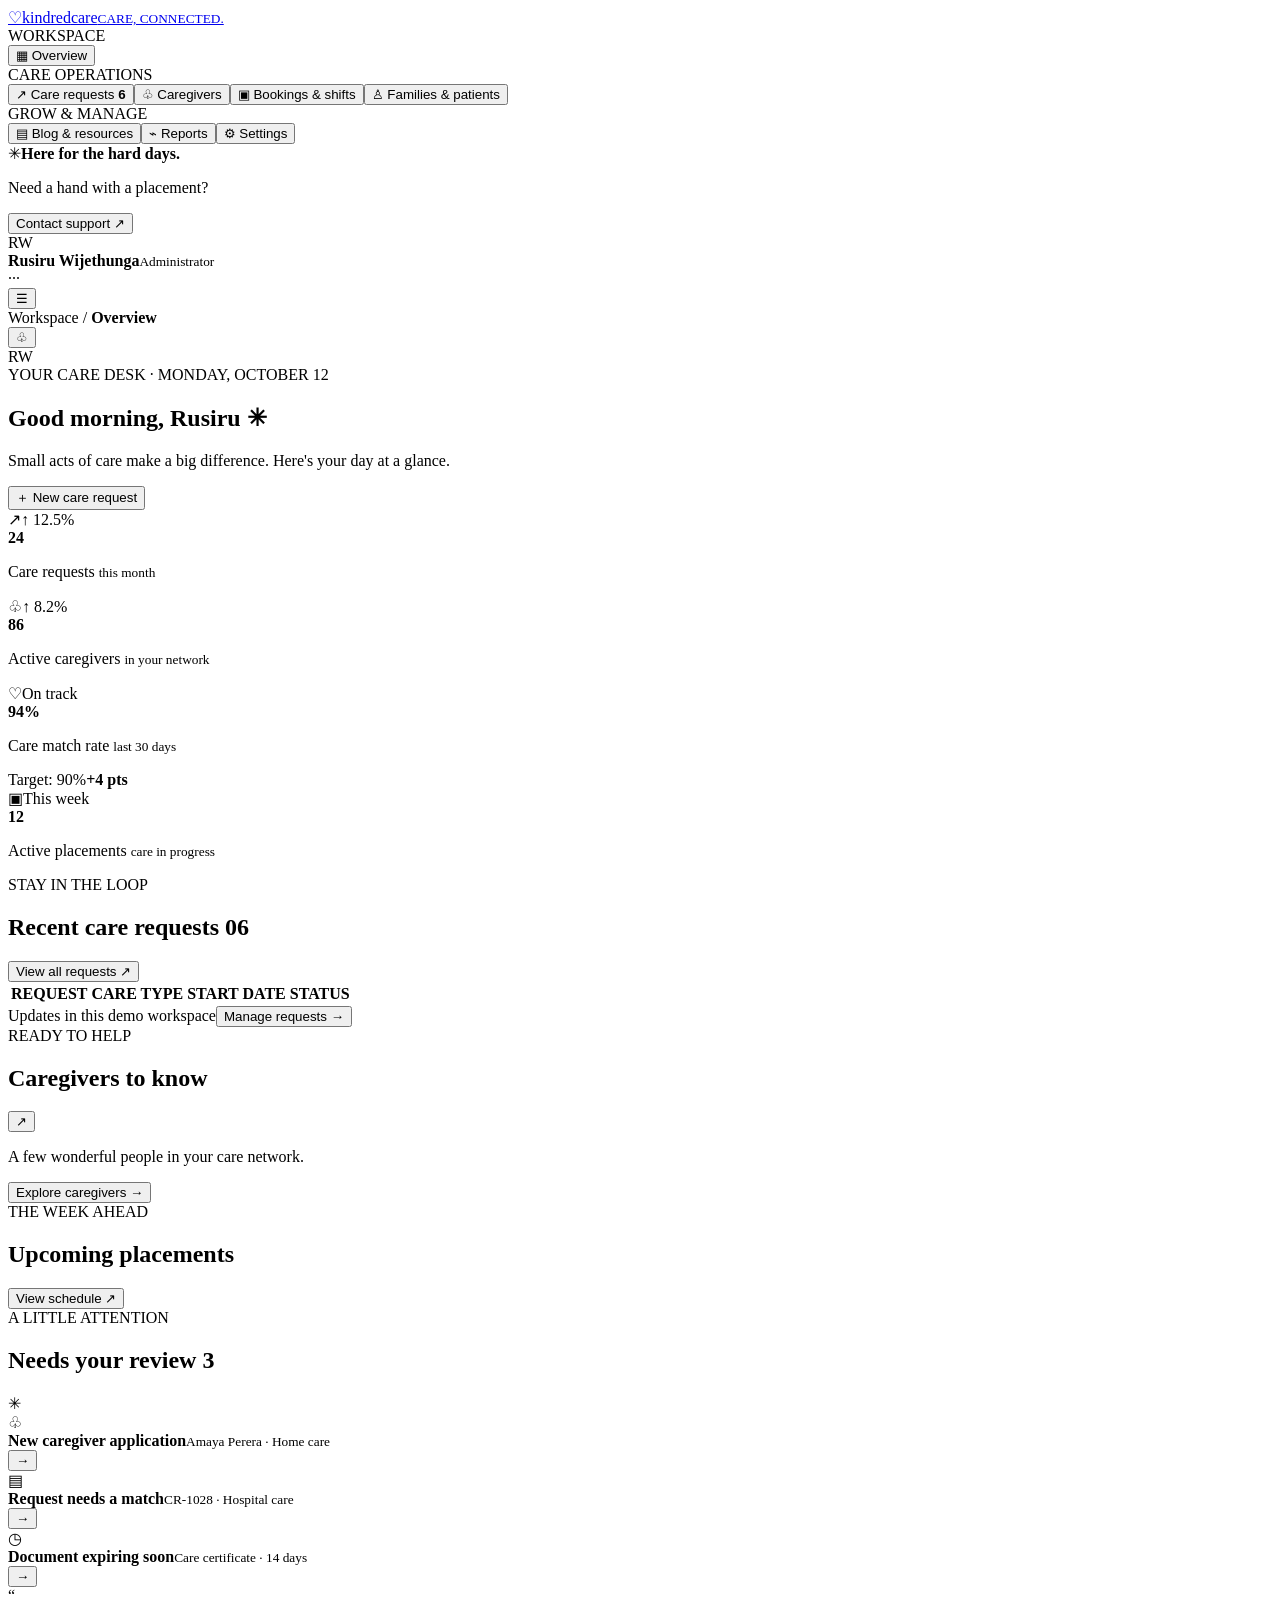
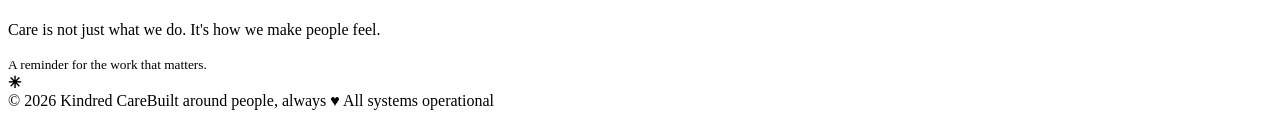
==== index.html @ ece66dd6 "Add Kindred Care platform interface" ====
<!doctype html>
<html lang="en"><head><meta charset="utf-8"><meta name="viewport" content="width=device-width,initial-scale=1"><meta name="description" content="Kindred Care — care that feels closer"><title>Kindred Care | Care, connected</title><link rel="preconnect" href="https://fonts.googleapis.com"><link href="https://fonts.googleapis.com/css2?family=DM+Sans:wght@400;500;600;700&family=Manrope:wght@400;500;600;700;800&display=swap" rel="stylesheet"><link rel="stylesheet" href="styles.css"></head>
<body><div class="layout"><aside class="sidebar" id="sidebar"><a class="brand" href="#" data-page="overview"><span class="brand-icon">♡</span><span>kindred<span class="brand-light">care</span><small>CARE, CONNECTED.</small></span></a><div class="side-label">WORKSPACE</div><nav><button class="nav active" data-page="overview"><span>▦</span> Overview</button><div class="nav-label">CARE OPERATIONS</div><button class="nav" data-page="requests"><span>↗</span> Care requests <b id="requestBadge">6</b></button><button class="nav" data-page="caregivers"><span>♧</span> Caregivers</button><button class="nav" data-page="bookings"><span>▣</span> Bookings & shifts</button><button class="nav" data-page="families"><span>♙</span> Families & patients</button><div class="nav-label">GROW & MANAGE</div><button class="nav" data-page="blog"><span>▤</span> Blog & resources</button><button class="nav" data-page="reports"><span>⌁</span> Reports</button><button class="nav" data-page="settings"><span>⚙</span> Settings</button></nav><div class="sidebar-bottom"><div class="help-card"><span class="help-flower">✳</span><strong>Here for the hard days.</strong><p>Need a hand with a placement?</p><button class="link" onclick="toast('Your care coordination team has been notified.')">Contact support ↗</button></div><div class="user-mini"><div class="avatar violet">RW</div><div><strong>Rusiru Wijethunga</strong><small>Administrator</small></div><span class="more">···</span></div></div></aside>
<main><header class="topbar"><button class="mobile-menu" id="mobileMenu">☰</button><div class="breadcrumbs">Workspace <span>/</span> <b id="crumb">Overview</b></div><div class="top-right"><span class="date" id="date"></span><button class="notification" onclick="toast('You’re all caught up!')" aria-label="Notifications">♧<i></i></button><div class="avatar violet">RW</div></div></header><div class="content" id="content">
<section class="welcome"><div><div class="overline"><i></i> YOUR CARE DESK <span>· MONDAY, OCTOBER 12</span></div><h1>Good morning, Rusiru <span>✳</span></h1><p>Small acts of care make a big difference. Here's your day at a glance.</p></div><button class="btn primary" onclick="openModal()">＋ New care request</button></section>
<section class="stats"><article class="stat peach"><div class="stat-head"><span class="stat-icon">↗</span><span class="trend">↑ 12.5%</span></div><strong id="requestTotal">24</strong><p>Care requests <small>this month</small></p><div class="bars"><i style="height:35%"></i><i style="height:52%"></i><i style="height:44%"></i><i style="height:70%"></i><i style="height:58%"></i><i style="height:82%"></i><i style="height:100%"></i></div></article><article class="stat lilac"><div class="stat-head"><span class="stat-icon">♧</span><span class="trend">↑ 8.2%</span></div><strong id="caregiverTotal">86</strong><p>Active caregivers <small>in your network</small></p><div class="bars"><i style="height:45%"></i><i style="height:36%"></i><i style="height:58%"></i><i style="height:52%"></i><i style="height:72%"></i><i style="height:63%"></i><i style="height:100%"></i></div></article><article class="stat mint"><div class="stat-head"><span class="stat-icon">♡</span><span class="trend good">On track</span></div><strong>94<span class="percent">%</span></strong><p>Care match rate <small>last 30 days</small></p><div class="meter"><i></i></div><div class="meter-caption"><span>Target: 90%</span><b>+4 pts</b></div></article><article class="stat blue"><div class="stat-head"><span class="stat-icon">▣</span><span class="trend neutral">This week</span></div><strong id="bookingTotal">12</strong><p>Active placements <small>care in progress</small></p><div class="dots"><i></i><i></i><i></i><i></i><i></i><i></i><i></i><i></i><i></i><i></i><i></i><i></i></div></article></section>
<section class="middle"><article class="panel requests"><div class="panel-title"><div><div class="kicker">STAY IN THE LOOP</div><h2>Recent care requests <span class="count" id="requestCount">06</span></h2></div><button class="text-link" data-page="requests">View all requests ↗</button></div><div class="table-scroll"><table><thead><tr><th>REQUEST</th><th>CARE TYPE</th><th>START DATE</th><th>STATUS</th><th></th></tr></thead><tbody id="requestRows"></tbody></table></div><div class="panel-foot"><span><i></i> Updates in this demo workspace</span><button class="soft-btn" data-page="requests">Manage requests →</button></div></article><article class="panel people"><div class="panel-title"><div><div class="kicker">READY TO HELP</div><h2>Caregivers to know</h2></div><button class="circle-link" data-page="caregivers">↗</button></div><p class="intro">A few wonderful people in your care network.</p><div id="caregiverRows"></div><button class="btn secondary wide" data-page="caregivers">Explore caregivers →</button></article></section>
<section class="lower"><article class="panel schedule"><div class="panel-title"><div><div class="kicker">THE WEEK AHEAD</div><h2>Upcoming placements</h2></div><button class="text-link" data-page="bookings">View schedule ↗</button></div><div id="scheduleRows"></div></article><article class="panel attention"><div class="panel-title"><div><div class="kicker">A LITTLE ATTENTION</div><h2>Needs your review <span class="alert-count">3</span></h2></div><span class="flower">✳</span></div><div class="attention-row"><span class="att-icon peach-ink">♧</span><div><strong>New caregiver application</strong><small>Amaya Perera · Home care</small></div><button data-page="caregivers">→</button></div><div class="attention-row"><span class="att-icon lilac-ink">▤</span><div><strong>Request needs a match</strong><small>CR-1028 · Hospital care</small></div><button data-page="requests">→</button></div><div class="attention-row"><span class="att-icon mint-ink">◷</span><div><strong>Document expiring soon</strong><small>Care certificate · 14 days</small></div><button data-page="caregivers">→</button></div></article></section>
<div class="quote"><span>“</span><div><p>Care is not just what we do. It's how we make people feel.</p><small>A reminder for the work that matters.</small></div><b>✳</b></div><footer><span>© 2026 Kindred Care</span><span>Built around people, always <b>♥</b></span><span><i></i> All systems operational</span></footer></div></main></div>
<div class="backdrop" id="backdrop" hidden><section class="modal" role="dialog" aria-modal="true" aria-labelledby="modalTitle"><div class="modal-head"><div><div class="kicker">CARE COORDINATION</div><h2 id="modalTitle">New care request</h2></div><button id="closeModal" class="close">×</button></div><p class="modal-intro">Tell us a little about the care needed. You can add details later.</p><form id="careForm"><div class="form-grid"><label>Requester name<input name="name" required placeholder="e.g. Nadeesha Silva"></label><label>Contact number<input name="phone" required placeholder="+94 7X XXX XXXX"></label><label>Care type<select name="type" required><option value="">Choose care type</option><option>Hospital bedside care</option><option>Home care</option><option>Elderly care</option><option>Post-surgery recovery</option><option>Overnight care</option><option>Qualified nursing</option></select></label><label>Location<input name="location" required placeholder="City, hospital or area"></label><label>Start date<input name="start" type="date" required></label><label>Duration<select name="duration"><option>1–3 days</option><option>4–7 days</option><option>2–4 weeks</option><option>Ongoing</option></select></label><label class="span-two">Care notes<textarea name="notes" rows="3" placeholder="Relevant care requirements (avoid unnecessary medical details)"></textarea></label></div><div class="privacy-note">🔒 Request details are for authorized care coordination only.</div><div class="modal-actions"><button type="button" class="btn ghost" id="cancelModal">Cancel</button><button class="btn primary" type="submit">Create request →</button></div></form></section></div><div class="toast" id="toast" role="status"></div><script src="app.js"></script></body></html>
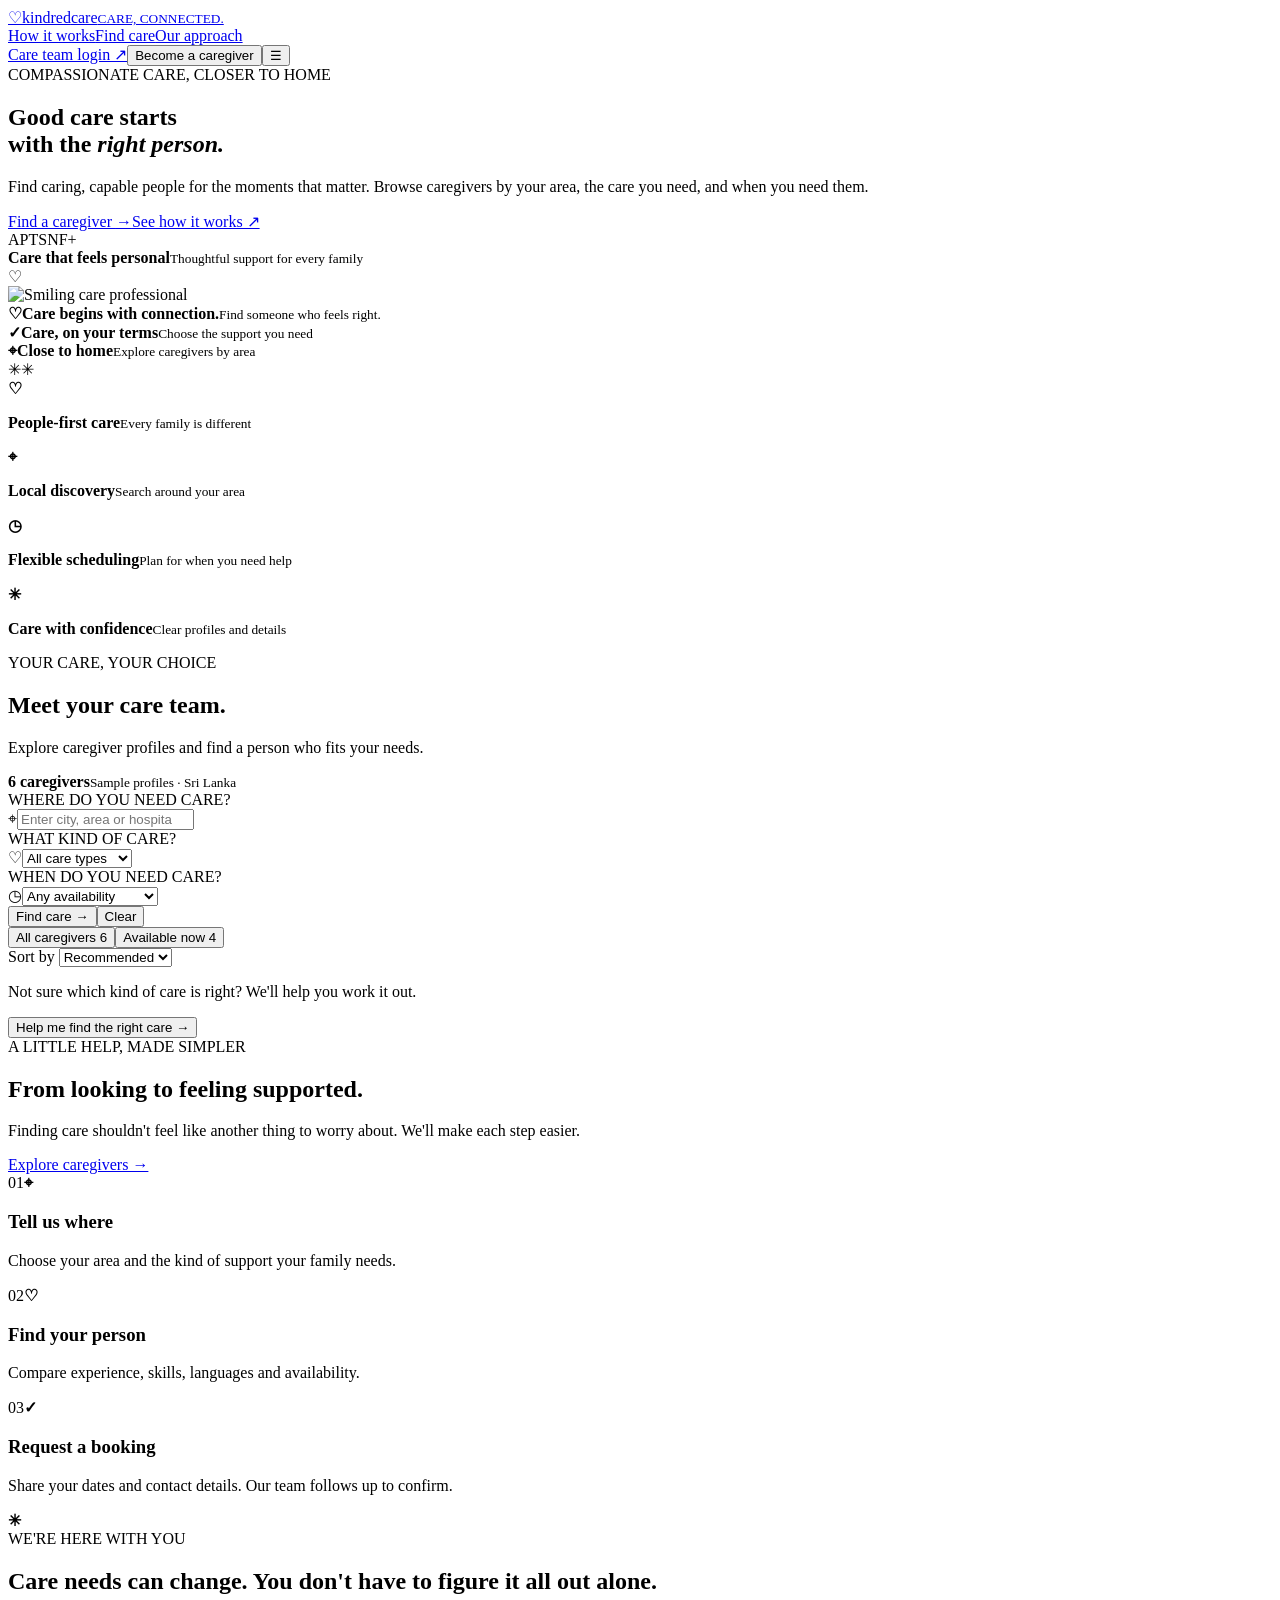
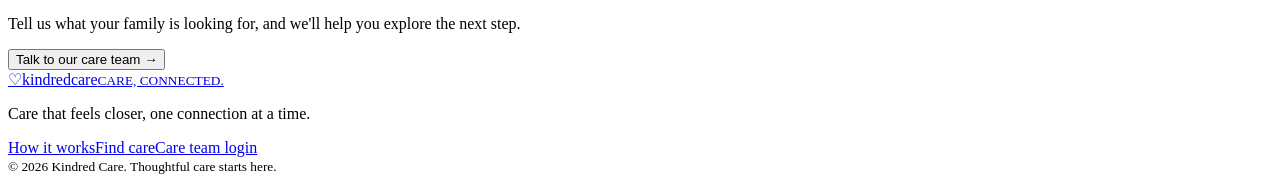
==== commit c8fe929c: "Build public caregiver discovery and booking frontend" ====
--- a/index.html
+++ b/index.html
@@ -1,10 +1,12 @@
-<!doctype html>
-<html lang="en"><head><meta charset="utf-8"><meta name="viewport" content="width=device-width,initial-scale=1"><meta name="description" content="Kindred Care — care that feels closer"><title>Kindred Care | Care, connected</title><link rel="preconnect" href="https://fonts.googleapis.com"><link href="https://fonts.googleapis.com/css2?family=DM+Sans:wght@400;500;600;700&family=Manrope:wght@400;500;600;700;800&display=swap" rel="stylesheet"><link rel="stylesheet" href="styles.css"></head>
-<body><div class="layout"><aside class="sidebar" id="sidebar"><a class="brand" href="#" data-page="overview"><span class="brand-icon">♡</span><span>kindred<span class="brand-light">care</span><small>CARE, CONNECTED.</small></span></a><div class="side-label">WORKSPACE</div><nav><button class="nav active" data-page="overview"><span>▦</span> Overview</button><div class="nav-label">CARE OPERATIONS</div><button class="nav" data-page="requests"><span>↗</span> Care requests <b id="requestBadge">6</b></button><button class="nav" data-page="caregivers"><span>♧</span> Caregivers</button><button class="nav" data-page="bookings"><span>▣</span> Bookings & shifts</button><button class="nav" data-page="families"><span>♙</span> Families & patients</button><div class="nav-label">GROW & MANAGE</div><button class="nav" data-page="blog"><span>▤</span> Blog & resources</button><button class="nav" data-page="reports"><span>⌁</span> Reports</button><button class="nav" data-page="settings"><span>⚙</span> Settings</button></nav><div class="sidebar-bottom"><div class="help-card"><span class="help-flower">✳</span><strong>Here for the hard days.</strong><p>Need a hand with a placement?</p><button class="link" onclick="toast('Your care coordination team has been notified.')">Contact support ↗</button></div><div class="user-mini"><div class="avatar violet">RW</div><div><strong>Rusiru Wijethunga</strong><small>Administrator</small></div><span class="more">···</span></div></div></aside>
-<main><header class="topbar"><button class="mobile-menu" id="mobileMenu">☰</button><div class="breadcrumbs">Workspace <span>/</span> <b id="crumb">Overview</b></div><div class="top-right"><span class="date" id="date"></span><button class="notification" onclick="toast('You’re all caught up!')" aria-label="Notifications">♧<i></i></button><div class="avatar violet">RW</div></div></header><div class="content" id="content">
-<section class="welcome"><div><div class="overline"><i></i> YOUR CARE DESK <span>· MONDAY, OCTOBER 12</span></div><h1>Good morning, Rusiru <span>✳</span></h1><p>Small acts of care make a big difference. Here's your day at a glance.</p></div><button class="btn primary" onclick="openModal()">＋ New care request</button></section>
-<section class="stats"><article class="stat peach"><div class="stat-head"><span class="stat-icon">↗</span><span class="trend">↑ 12.5%</span></div><strong id="requestTotal">24</strong><p>Care requests <small>this month</small></p><div class="bars"><i style="height:35%"></i><i style="height:52%"></i><i style="height:44%"></i><i style="height:70%"></i><i style="height:58%"></i><i style="height:82%"></i><i style="height:100%"></i></div></article><article class="stat lilac"><div class="stat-head"><span class="stat-icon">♧</span><span class="trend">↑ 8.2%</span></div><strong id="caregiverTotal">86</strong><p>Active caregivers <small>in your network</small></p><div class="bars"><i style="height:45%"></i><i style="height:36%"></i><i style="height:58%"></i><i style="height:52%"></i><i style="height:72%"></i><i style="height:63%"></i><i style="height:100%"></i></div></article><article class="stat mint"><div class="stat-head"><span class="stat-icon">♡</span><span class="trend good">On track</span></div><strong>94<span class="percent">%</span></strong><p>Care match rate <small>last 30 days</small></p><div class="meter"><i></i></div><div class="meter-caption"><span>Target: 90%</span><b>+4 pts</b></div></article><article class="stat blue"><div class="stat-head"><span class="stat-icon">▣</span><span class="trend neutral">This week</span></div><strong id="bookingTotal">12</strong><p>Active placements <small>care in progress</small></p><div class="dots"><i></i><i></i><i></i><i></i><i></i><i></i><i></i><i></i><i></i><i></i><i></i><i></i></div></article></section>
-<section class="middle"><article class="panel requests"><div class="panel-title"><div><div class="kicker">STAY IN THE LOOP</div><h2>Recent care requests <span class="count" id="requestCount">06</span></h2></div><button class="text-link" data-page="requests">View all requests ↗</button></div><div class="table-scroll"><table><thead><tr><th>REQUEST</th><th>CARE TYPE</th><th>START DATE</th><th>STATUS</th><th></th></tr></thead><tbody id="requestRows"></tbody></table></div><div class="panel-foot"><span><i></i> Updates in this demo workspace</span><button class="soft-btn" data-page="requests">Manage requests →</button></div></article><article class="panel people"><div class="panel-title"><div><div class="kicker">READY TO HELP</div><h2>Caregivers to know</h2></div><button class="circle-link" data-page="caregivers">↗</button></div><p class="intro">A few wonderful people in your care network.</p><div id="caregiverRows"></div><button class="btn secondary wide" data-page="caregivers">Explore caregivers →</button></article></section>
-<section class="lower"><article class="panel schedule"><div class="panel-title"><div><div class="kicker">THE WEEK AHEAD</div><h2>Upcoming placements</h2></div><button class="text-link" data-page="bookings">View schedule ↗</button></div><div id="scheduleRows"></div></article><article class="panel attention"><div class="panel-title"><div><div class="kicker">A LITTLE ATTENTION</div><h2>Needs your review <span class="alert-count">3</span></h2></div><span class="flower">✳</span></div><div class="attention-row"><span class="att-icon peach-ink">♧</span><div><strong>New caregiver application</strong><small>Amaya Perera · Home care</small></div><button data-page="caregivers">→</button></div><div class="attention-row"><span class="att-icon lilac-ink">▤</span><div><strong>Request needs a match</strong><small>CR-1028 · Hospital care</small></div><button data-page="requests">→</button></div><div class="attention-row"><span class="att-icon mint-ink">◷</span><div><strong>Document expiring soon</strong><small>Care certificate · 14 days</small></div><button data-page="caregivers">→</button></div></article></section>
-<div class="quote"><span>“</span><div><p>Care is not just what we do. It's how we make people feel.</p><small>A reminder for the work that matters.</small></div><b>✳</b></div><footer><span>© 2026 Kindred Care</span><span>Built around people, always <b>♥</b></span><span><i></i> All systems operational</span></footer></div></main></div>
-<div class="backdrop" id="backdrop" hidden><section class="modal" role="dialog" aria-modal="true" aria-labelledby="modalTitle"><div class="modal-head"><div><div class="kicker">CARE COORDINATION</div><h2 id="modalTitle">New care request</h2></div><button id="closeModal" class="close">×</button></div><p class="modal-intro">Tell us a little about the care needed. You can add details later.</p><form id="careForm"><div class="form-grid"><label>Requester name<input name="name" required placeholder="e.g. Nadeesha Silva"></label><label>Contact number<input name="phone" required placeholder="+94 7X XXX XXXX"></label><label>Care type<select name="type" required><option value="">Choose care type</option><option>Hospital bedside care</option><option>Home care</option><option>Elderly care</option><option>Post-surgery recovery</option><option>Overnight care</option><option>Qualified nursing</option></select></label><label>Location<input name="location" required placeholder="City, hospital or area"></label><label>Start date<input name="start" type="date" required></label><label>Duration<select name="duration"><option>1–3 days</option><option>4–7 days</option><option>2–4 weeks</option><option>Ongoing</option></select></label><label class="span-two">Care notes<textarea name="notes" rows="3" placeholder="Relevant care requirements (avoid unnecessary medical details)"></textarea></label></div><div class="privacy-note">🔒 Request details are for authorized care coordination only.</div><div class="modal-actions"><button type="button" class="btn ghost" id="cancelModal">Cancel</button><button class="btn primary" type="submit">Create request →</button></div></form></section></div><div class="toast" id="toast" role="status"></div><script src="app.js"></script></body></html>+<!doctype html><html lang="en"><head><meta charset="utf-8"><meta name="viewport" content="width=device-width,initial-scale=1"><meta name="theme-color" content="#fbfaf7"><meta name="description" content="Find caregivers by location, care type and availability with Kindred Care."><title>Find Caregivers Near You | Kindred Care</title><link rel="preconnect" href="https://fonts.googleapis.com"><link href="https://fonts.googleapis.com/css2?family=DM+Sans:wght@400;500;600;700&family=Manrope:wght@400;500;600;700;800&display=swap" rel="stylesheet"><link rel="stylesheet" href="public.css"></head><body>
+<header class="site-header"><a class="logo" href="#"><span class="logo-mark">♡</span><span>kindred<span class="logo-soft">care</span><small>CARE, CONNECTED.</small></span></a><nav class="main-nav"><a href="#how">How it works</a><a href="#caregivers">Find care</a><a href="#trust">Our approach</a></nav><div class="header-actions"><a class="login" href="admin.html">Care team login ↗</a><button class="btn btn-outline" id="becomeCaregiver">Become a caregiver</button><button class="menu-toggle" id="menuToggle">☰</button></div></header>
+<main><section class="hero"><div class="hero-copy"><div class="eyebrow"><i></i> COMPASSIONATE CARE, CLOSER TO HOME</div><h1>Good care starts<br>with the <em>right person.</em></h1><p>Find caring, capable people for the moments that matter. Browse caregivers by your area, the care you need, and when you need them.</p><div class="hero-actions"><a class="btn btn-primary" href="#caregivers">Find a caregiver <span>→</span></a><a class="text-action" href="#how">See how it works ↗</a></div><div class="hero-proof"><div class="avatar-stack"><span>AP</span><span>TS</span><span>NF</span><span>+</span></div><div><strong>Care that feels personal</strong><small>Thoughtful support for every family</small></div><span class="proof-heart">♡</span></div></div><div class="hero-art"><div class="art-blob"></div><div class="hero-photo"><img src="https://images.unsplash.com/photo-1573496359142-b8d87734a5a2?auto=format&fit=crop&w=850&q=85" alt="Smiling care professional"><div class="photo-shade"></div><div class="photo-note"><b>♡</b><span><strong>Care begins with connection.</strong><small>Find someone who feels right.</small></span></div></div><div class="floating-card availability-card"><b>✓</b><span><strong>Care, on your terms</strong><small>Choose the support you need</small></span></div><div class="floating-card location-card"><b>⌖</b><span><strong>Close to home</strong><small>Explore caregivers by area</small></span></div><span class="decor decor-one">✳</span><span class="decor decor-two">✳</span></div></section>
+<section class="trust-strip" id="trust"><div><b class="trust-icon peach">♡</b><p><strong>People-first care</strong><small>Every family is different</small></p></div><div><b class="trust-icon lilac">⌖</b><p><strong>Local discovery</strong><small>Search around your area</small></p></div><div><b class="trust-icon mint">◷</b><p><strong>Flexible scheduling</strong><small>Plan for when you need help</small></p></div><div><b class="trust-icon blue">✳</b><p><strong>Care with confidence</strong><small>Clear profiles and details</small></p></div></section>
+<section class="directory-section" id="caregivers"><div class="section-heading"><div><div class="eyebrow">YOUR CARE, YOUR CHOICE</div><h2>Meet your care team.</h2><p>Explore caregiver profiles and find a person who fits your needs.</p></div><div class="results-summary"><strong id="resultCount">6 caregivers</strong><small>Sample profiles · Sri Lanka</small></div></div>
+<div class="search-panel"><div class="search-field"><label for="locationFilter">WHERE DO YOU NEED CARE?</label><div class="input-with-icon"><span>⌖</span><input id="locationFilter" list="locationOptions" placeholder="Enter city, area or hospital"><datalist id="locationOptions"><option>Colombo</option><option>Colombo 05</option><option>Nugegoda</option><option>Dehiwala</option><option>Battaramulla</option><option>Maharagama</option><option>Kotte</option><option>Mount Lavinia</option><option>Kandy</option><option>Gampaha</option><option>Negombo</option><option>Galle</option></datalist></div></div><div class="search-field"><label for="careTypeFilter">WHAT KIND OF CARE?</label><div class="input-with-icon"><span>♡</span><select id="careTypeFilter"><option value="">All care types</option><option>Hospital care</option><option>Home care</option><option>Elderly care</option><option>Recovery care</option><option>Overnight care</option><option>Nursing</option></select></div></div><div class="search-field"><label for="availabilityFilter">WHEN DO YOU NEED CARE?</label><div class="input-with-icon"><span>◷</span><select id="availabilityFilter"><option value="">Any availability</option><option>Available today</option><option>Available this week</option><option>Flexible</option></select></div></div><button class="btn btn-primary search-button" id="searchButton">Find care →</button><button class="clear-filters" id="clearFilters">Clear</button></div>
+<div class="directory-toolbar"><div class="directory-tabs"><button class="filter-tab selected" data-tab="all">All caregivers <span id="allCount">6</span></button><button class="filter-tab" data-tab="available">Available now <span id="availableCount">4</span></button></div><label class="sort-label">Sort by <select id="sortFilter"><option value="recommended">Recommended</option><option value="experience">Experience</option><option value="name">Name A–Z</option></select></label></div><div class="caregiver-grid" id="caregiverGrid" aria-live="polite"></div><div class="no-results" id="noResults" hidden><span>⌖</span><h3>No exact matches just yet</h3><p>Try another nearby area or change your filters. Our care team may still be able to help.</p><button class="btn btn-outline" id="resetSearch">Reset filters</button></div><div class="directory-footer"><p>Not sure which kind of care is right? We'll help you work it out.</p><button class="btn btn-soft" id="helpMeChoose">Help me find the right care →</button></div></section>
+<section class="how-section" id="how"><div class="how-intro"><div class="eyebrow">A LITTLE HELP, MADE SIMPLER</div><h2>From looking to feeling supported.</h2><p>Finding care shouldn't feel like another thing to worry about. We'll make each step easier.</p><a class="text-action" href="#caregivers">Explore caregivers →</a></div><div class="steps"><article><span>01</span><b class="step-icon step-peach">⌖</b><h3>Tell us where</h3><p>Choose your area and the kind of support your family needs.</p></article><article><span>02</span><b class="step-icon step-lilac">♡</b><h3>Find your person</h3><p>Compare experience, skills, languages and availability.</p></article><article><span>03</span><b class="step-icon step-mint">✓</b><h3>Request a booking</h3><p>Share your dates and contact details. Our team follows up to confirm.</p></article></div></section>
+<section class="help-banner"><b class="help-flower">✳</b><div><div class="eyebrow">WE'RE HERE WITH YOU</div><h2>Care needs can change. You don't have to figure it all out alone.</h2><p>Tell us what your family is looking for, and we'll help you explore the next step.</p></div><button class="btn btn-dark" id="requestHelp">Talk to our care team →</button></section></main>
+<footer class="site-footer"><a class="logo" href="#"><span class="logo-mark">♡</span><span>kindred<span class="logo-soft">care</span><small>CARE, CONNECTED.</small></span></a><p>Care that feels closer, one connection at a time.</p><div><a href="#how">How it works</a><a href="#caregivers">Find care</a><a href="admin.html">Care team login</a></div><small class="copyright">© 2026 Kindred Care. Thoughtful care starts here.</small></footer>
+<div class="modal-backdrop" id="bookingBackdrop" hidden><section class="booking-modal" role="dialog" aria-modal="true" aria-labelledby="bookingTitle"><div class="modal-top"><div><div class="eyebrow">LET'S TAKE THE NEXT STEP</div><h2 id="bookingTitle">Request a caregiver</h2><p id="bookingSubtitle">Tell us what support you're looking for. Our team will contact you to discuss availability.</p></div><button class="close-modal" data-close>×</button></div><div class="selected-caregiver" id="selectedCaregiver"></div><form id="bookingForm"><input type="hidden" name="caregiverId"><div class="booking-form-grid"><label>Your name<input name="customerName" required autocomplete="name" placeholder="Full name"></label><label>Phone number<input name="phone" required type="tel" autocomplete="tel" placeholder="+94 7X XXX XXXX"></label><label>Email address <small>(optional)</small><input name="email" type="email" autocomplete="email" placeholder="you@example.com"></label><label>Care location<input name="location" required placeholder="Area, city or hospital"></label><label>Type of care<select name="careType" required><option value="">Select care type</option><option>Hospital bedside care</option><option>Home care</option><option>Elderly care</option><option>Post-surgery recovery</option><option>Overnight care</option><option>Qualified nursing</option></select></label><label>Preferred start date<input name="startDate" required type="date"></label><label>Duration<select name="duration" required><option value="">Choose duration</option><option>One day</option><option>2–3 days</option><option>4–7 days</option><option>2–4 weeks</option><option>Ongoing / to discuss</option></select></label><label>Preferred shift<select name="shift"><option>Flexible / to discuss</option><option>Daytime</option><option>Night-time</option><option>24-hour support</option></select></label><label class="full-field">Anything else we should know? <small>(optional)</small><textarea name="notes" rows="3" placeholder="Share practical care requirements. Avoid sensitive medical details."></textarea></label></div><p class="privacy-hint">🔒 Your details are used to respond to your care request. Please don't include passwords, ID numbers or unnecessary medical information.</p><div class="modal-buttons"><button class="btn btn-outline" type="button" data-close>Not now</button><button class="btn btn-primary" type="submit">Send booking request →</button></div></form><div id="bookingSuccess" hidden class="success-state"><span>✓</span><h3>Request received in this demo</h3><p id="successMessage"></p><button class="btn btn-primary" id="finishBooking">Back to caregivers</button></div></section></div>
+<div class="modal-backdrop" id="infoBackdrop" hidden><section class="booking-modal info-modal" role="dialog" aria-modal="true"><div class="modal-top"><div><div class="eyebrow">KINDRED CARE</div><h2 id="infoTitle">Let's find the right support.</h2></div><button class="close-modal" data-info-close>×</button></div><p id="infoText">Tell us a little about your care needs and we can help you explore suitable options.</p><button class="btn btn-primary" id="infoStartBooking">Start a care request →</button></section></div><div class="toast" id="toast" role="status"></div><script src="public.js"></script></body></html>
